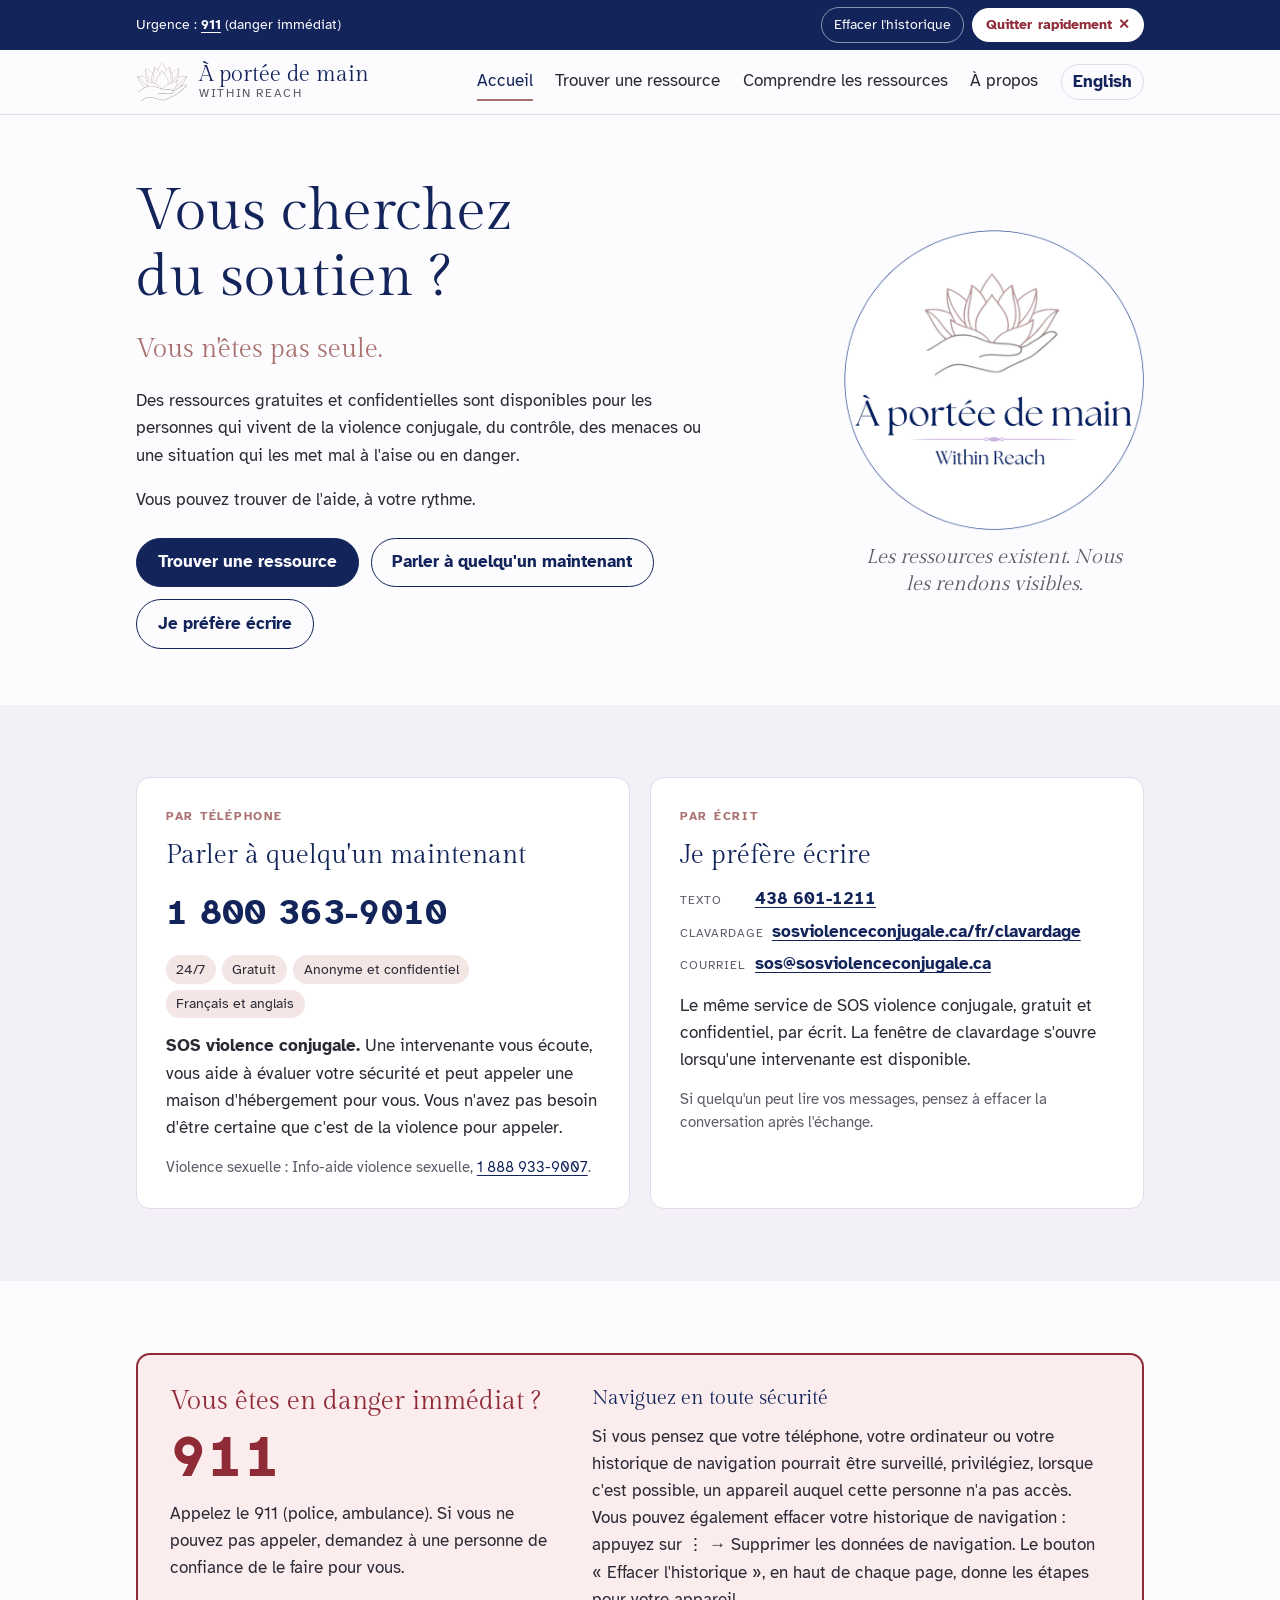
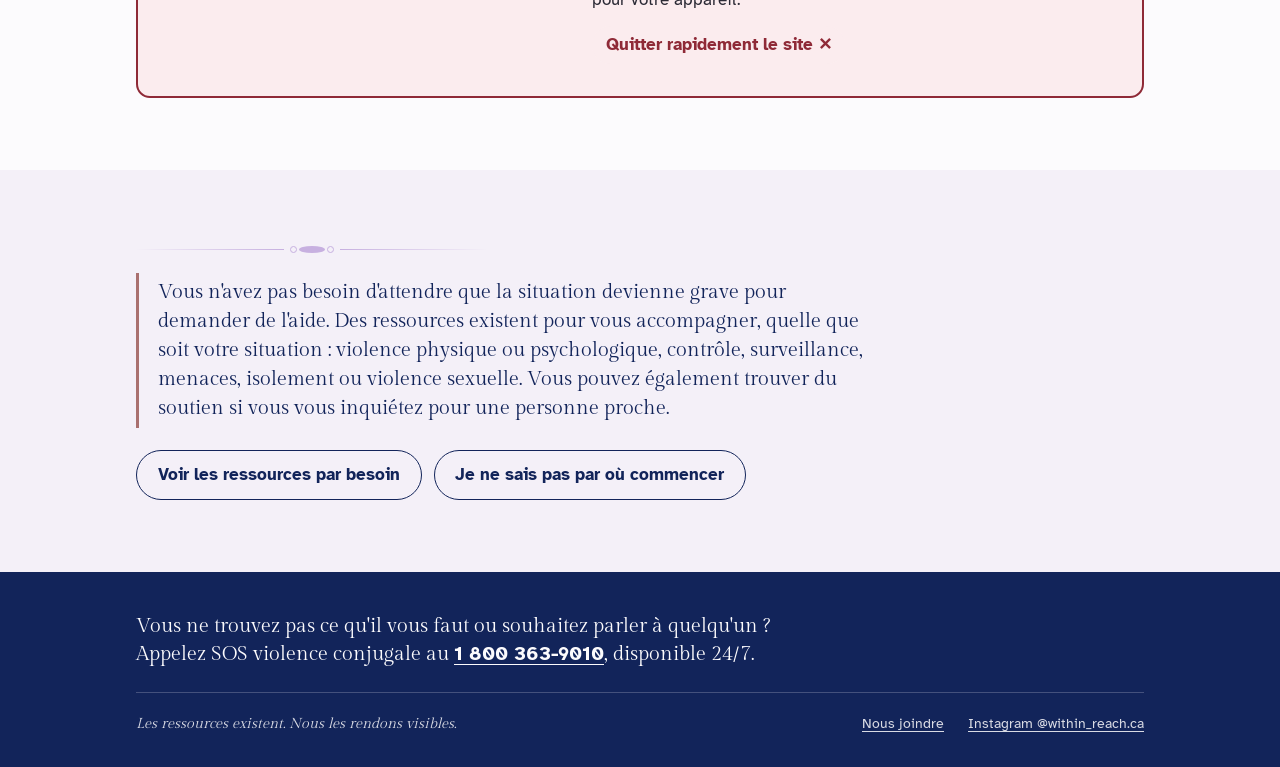
==== index.html @ db041693 "Site initial À portée de main / Within Reach (FR + EN) Co-Authored-By: Claude Opus 5.5 <noreply@anth" ====
<!DOCTYPE html>
<html lang="fr">
<head>
<meta charset="utf-8">
<meta name="viewport" content="width=device-width, initial-scale=1, viewport-fit=cover">
<title>À portée de main</title>
<meta name="description" content="Les ressources existent. Nous les rendons visibles.">
<meta name="referrer" content="no-referrer">
<link rel="icon" href="img/favicon.png" type="image/png">
<link rel="apple-touch-icon" href="img/apple-touch-icon.png">
<link rel="alternate" hreflang="en" href="en/index.html">
<link rel="preconnect" href="https://fonts.googleapis.com"><link rel="preconnect" href="https://fonts.gstatic.com" crossorigin><link rel="stylesheet" href="https://fonts.googleapis.com/css2?family=Atkinson+Hyperlegible:ital,wght@0,400;0,700;1,400&family=Gilda+Display&display=swap">
<link rel="stylesheet" href="style.css">
</head>
<body>
<a class="skip" href="#contenu">Aller au contenu</a>
<div class="safety" role="region" aria-label="Effacer l&#x27;historique / Quitter rapidement">
  <div class="wrap">
    <p class="safety__911"><span class="safety__label">Urgence : </span><a href="tel:911">911</a> <span class="safety__label">(danger immédiat)</span></p>
    <details class="history">
      <summary>Effacer l&#x27;historique</summary>
      <div class="history__panel">
        <h2>Effacer l&#x27;historique de navigation</h2>
        <dl><div><dt>Chrome sur Android</dt><dd>Appuyez sur <b>⋮</b> → <b>Supprimer les données de navigation</b> (ou ⋮ → Historique).</dd></div><div><dt>Safari sur iPhone</dt><dd>Ouvrez <b>Réglages</b> → <b>Safari</b> (ou Réglages → Apps → Safari) → <b>Effacer historique et données de site</b>.</dd></div><div><dt>Ordinateur (Chrome, Edge, Firefox)</dt><dd>Appuyez sur <kbd>Ctrl</kbd> + <kbd>Maj</kbd> + <kbd>Suppr</kbd> (sur Mac : <kbd>⌘</kbd> + <kbd>Maj</kbd> + <kbd>Suppr</kbd>).</dd></div></dl>
        <p class="tip">Si effacer tout l&#x27;historique risque d&#x27;attirer l&#x27;attention, supprimez seulement les pages de ce site. La navigation privée n&#x27;enregistre pas l&#x27;historique.</p>
      </div>
    </details>
    <a class="exit" href="https://www.google.com/" rel="noreferrer" onclick="window.location.replace('https://www.google.com/');return false;">Quitter<span class="exit__long"> rapidement</span> ✕</a>
  </div>
</div>
<header class="site-header">
  <div class="wrap">
    <a class="brand" href="index.html"><img src="img/lotus.png" alt="" width="52" height="40"><span class="brand__name">À portée de main<small>Within Reach</small></span></a>
    <input type="checkbox" id="menu-toggle" class="menu-toggle visually-hidden">
    <label for="menu-toggle" class="menu-btn">Menu</label>
    <nav class="nav" aria-label="Menu"><a href="index.html" aria-current="page">Accueil</a><a href="ressources.html">Trouver une ressource</a><a href="comprendre.html">Comprendre les ressources</a><a href="a-propos.html">À propos</a><a class="lang" href="en/index.html" hreflang="en" lang="en">English</a></nav>
  </div>
</header>
<main id="contenu">

<section class="hero">
  <div class="wrap">
    <div class="hero__text">
      <h1>Vous cherchez du soutien&nbsp;?</h1>
      <p class="alone">Vous n'êtes pas seule.</p>
      <p>Des ressources gratuites et confidentielles sont disponibles pour les personnes qui vivent de la violence conjugale, du contrôle, des menaces ou une situation qui les met mal à l'aise ou en danger.</p>
      <p>Vous pouvez trouver de l'aide, à votre rythme.</p>
      <div class="actions">
        <a class="btn btn--primary" href="ressources.html">Trouver une ressource</a>
        <a class="btn" href="#parler">Parler à quelqu'un maintenant</a>
        <a class="btn" href="#ecrire">Je préfère écrire</a>
      </div>
    </div>
    <figure class="hero__fig"><img class="hero__logo" src="img/logo.png" alt="Logo À portée de main – Within Reach : une main qui tient une fleur de lotus" width="300" height="300"><figcaption class="slogan">Les ressources existent. Nous les rendons visibles.</figcaption></figure>
  </div>
</section>

<section class="section section--tint" aria-label="Contact immédiat">
  <div class="wrap panels">
    <article class="panel" id="parler">
      <p class="eyebrow">Par téléphone</p>
      <h2>Parler à quelqu'un maintenant</h2>
      <a class="bignum" href="tel:18003639010">1 800 363-9010</a>
      <ul class="facts"><li>24/7</li><li>Gratuit</li><li>Anonyme et confidentiel</li><li>Français et anglais</li></ul>
      <p><strong>SOS violence conjugale.</strong> Une intervenante vous écoute, vous aide à évaluer votre sécurité et peut appeler une maison d'hébergement pour vous. Vous n'avez pas besoin d'être certaine que c'est de la violence pour appeler.</p>
      <p class="small muted">Violence sexuelle : Info-aide violence sexuelle, <a href="tel:18889339007">1 888 933-9007</a>.</p>
    </article>
    <article class="panel" id="ecrire">
      <p class="eyebrow">Par écrit</p>
      <h2>Je préfère écrire</h2>
      <ul class="contacts">
        <li><span class="k">Texto</span><a href="sms:4386011211">438 601-1211</a></li>
        <li><span class="k">Clavardage</span><a href="https://sosviolenceconjugale.ca/fr/clavardage" target="_blank" rel="noopener noreferrer">sosviolenceconjugale.ca/fr/clavardage</a></li>
        <li><span class="k">Courriel</span><a href="mailto:sos@sosviolenceconjugale.ca">sos@sosviolenceconjugale.ca</a></li>
      </ul>
      <p>Le même service de SOS violence conjugale, gratuit et confidentiel, par écrit. La fenêtre de clavardage s'ouvre lorsqu'une intervenante est disponible.</p>
      <p class="small muted">Si quelqu'un peut lire vos messages, pensez à effacer la conversation après l'échange.</p>
    </article>
  </div>
</section>

<section class="section" aria-labelledby="danger-titre">
  <div class="wrap">
    <div class="danger">
      <div class="danger__col">
        <h2 id="danger-titre">Vous êtes en danger immédiat&nbsp;?</h2>
        <a class="num911" href="tel:911">911</a>
        <p>Appelez le 911 (police, ambulance). Si vous ne pouvez pas appeler, demandez à une personne de confiance de le faire pour vous.</p>
      </div>
      <div class="danger__col">
        <h3>Naviguez en toute sécurité</h3>
        <p>Si vous pensez que votre téléphone, votre ordinateur ou votre historique de navigation pourrait être surveillé, privilégiez, lorsque c'est possible, un appareil auquel cette personne n'a pas accès. Vous pouvez également effacer votre historique de navigation : appuyez sur ⋮ → Supprimer les données de navigation. Le bouton «&nbsp;Effacer l'historique&nbsp;», en haut de chaque page, donne les étapes pour votre appareil.</p>
        <p><a class="exit" href="https://www.google.com/" rel="noreferrer" onclick="window.location.replace('https://www.google.com/');return false;">Quitter rapidement le site ✕</a></p>
      </div>
    </div>
  </div>
</section>

<section class="section section--tint" aria-label="Message important">
  <div class="wrap stack">
    <div class="ornament " aria-hidden="true"><span><i></i><b></b><i></i></span></div>
    <p class="callout">Vous n'avez pas besoin d'attendre que la situation devienne grave pour demander de l'aide. Des ressources existent pour vous accompagner, quelle que soit votre situation : violence physique ou psychologique, contrôle, surveillance, menaces, isolement ou violence sexuelle. Vous pouvez également trouver du soutien si vous vous inquiétez pour une personne proche.</p>
    <div class="actions"><a class="btn" href="ressources.html">Voir les ressources par besoin</a><a class="btn" href="comprendre.html">Je ne sais pas par où commencer</a></div>
  </div>
</section>

</main>
<footer class="site-footer">
  <div class="wrap">
    <p class="footer-sos">Vous ne trouvez pas ce qu'il vous faut ou souhaitez parler à quelqu'un ? Appelez SOS violence conjugale au <a href="tel:18003639010">1 800 363-9010</a>, disponible 24/7.</p>
    <div class="footer-meta">
      <span class="slogan">Les ressources existent. Nous les rendons visibles.</span>
      <a href="a-propos.html#contact">Nous joindre</a>
      <a href="https://www.instagram.com/within_reach.ca/" rel="noreferrer">Instagram @within_reach.ca</a>
    </div>
  </div>
</footer>
</body>
</html>
---- style.css ----
/* À portée de main / Within Reach
   Layout: calm single column, a safety bar always on top, content cards only for resources.
   Palette taken from the logo: navy lettering, dusty-rose lotus, lilac ornament, warm-grey hand. */

:root {
  --paper: #fcfbfd;      /* page */
  --surface: #f4f0f8;    /* lilac-tinted panels */
  --card: #ffffff;
  --ink: #12245a;        /* navy from the wordmark */
  --text: #2b2a35;
  --muted: #5f5b68;      /* warm grey, like the hand */
  --rose: #a9706f;       /* lotus, darkened for text contrast */
  --rose-soft: #f3e6e5;
  --lilac: #c7b0e0;      /* ornament */
  --line: #e2dbe9;
  --alert: #8f2a37;      /* danger / exit */
  --alert-soft: #fbecee;
  --focus: #6b4bb0;

  --f-display: "Gilda Display", "Cormorant Garamond", Georgia, "Times New Roman", serif;
  --f-body: "Atkinson Hyperlegible", "Segoe UI", Roboto, Helvetica, Arial, sans-serif;

  --step--1: 0.875rem;
  --step-0: 1.0625rem;
  --step-1: 1.25rem;
  --step-2: 1.6rem;
  --step-3: clamp(1.9rem, 1.4rem + 2.2vw, 2.8rem);
  --step-4: clamp(2.3rem, 1.6rem + 3.4vw, 3.6rem);

  --radius: 14px;
  --wrap: 68rem;
  --gutter: clamp(16px, 4vw, 40px);
}
@media (prefers-color-scheme: dark) {
  :root:not([data-theme="light"]) {
    --paper: #10142a; --surface: #181d38; --card: #1b2140;
    --ink: #e4defa; --text: #e6e3ee; --muted: #b2adc0;
    --rose: #e0aeac; --rose-soft: #2d2337; --lilac: #b49bd6; --line: #2e3456;
    --alert: #ff9aa5; --alert-soft: #3a1b26; --focus: #c9b2ff;
    color-scheme: dark;
  }
}
:root[data-theme="dark"] {
  --paper: #10142a; --surface: #181d38; --card: #1b2140;
  --ink: #e4defa; --text: #e6e3ee; --muted: #b2adc0;
  --rose: #e0aeac; --rose-soft: #2d2337; --lilac: #b49bd6; --line: #2e3456;
  --alert: #ff9aa5; --alert-soft: #3a1b26; --focus: #c9b2ff;
  color-scheme: dark;
}

*, *::before, *::after { box-sizing: border-box; }
html { -webkit-text-size-adjust: 100%; scroll-behavior: smooth; scroll-padding-top: 5.5rem; }
@media (prefers-reduced-motion: reduce) { html { scroll-behavior: auto; } * { transition: none !important; } }
body {
  margin: 0; background: var(--paper); color: var(--text);
  font-family: var(--f-body); font-size: var(--step-0); line-height: 1.6;
}
img { max-width: 100%; height: auto; }
a { color: var(--ink); text-underline-offset: 0.18em; text-decoration-thickness: 1px; }
a:hover { text-decoration-thickness: 2px; }
:focus-visible { outline: 3px solid var(--focus); outline-offset: 3px; border-radius: 4px; }
h1, h2, h3 { font-family: var(--f-display); color: var(--ink); font-weight: 400; line-height: 1.15; text-wrap: balance; margin: 0; }
h1 { font-size: var(--step-4); }
h2 { font-size: var(--step-3); }
h3 { font-size: var(--step-1); }
p { margin: 0; }
.wrap { width: 100%; max-width: var(--wrap); margin-inline: auto; padding-inline: var(--gutter); }
.prose { max-width: 40rem; }
.stack { display: flex; flex-direction: column; gap: 1rem; }
.visually-hidden { position: absolute !important; width: 1px; height: 1px; overflow: hidden; clip: rect(0 0 0 0); white-space: nowrap; }
.skip { position: absolute; left: -999px; top: 0; background: var(--ink); color: var(--paper); padding: .6rem 1rem; z-index: 50; }
.skip:focus { left: 1rem; top: 1rem; }

/* ---------- Safety bar (every page) ---------- */
.safety {
  position: sticky; top: env(safe-area-inset-top, 0px); z-index: 40;
  background: var(--ink); color: var(--paper);
  font-size: var(--step--1);
}
.safety .wrap { display: flex; align-items: center; gap: .5rem; padding-block: .45rem; }
.safety__911 { margin-right: auto; color: var(--paper); }
.safety__911 a { color: inherit; font-weight: 700; }
.safety a, .safety summary { color: var(--paper); }
.history { position: relative; }
.history summary {
  list-style: none; cursor: pointer; padding: .35rem .75rem; border: 1px solid rgba(255,255,255,.5);
  border-radius: 999px; white-space: nowrap;
}
.history summary::-webkit-details-marker { display: none; }
.history[open] summary { background: var(--paper); color: var(--ink); }
.history__panel {
  position: absolute; right: 0; top: calc(100% + .5rem); width: min(26rem, calc(100vw - 2rem));
  background: var(--card); color: var(--text); border: 1px solid var(--line); border-radius: var(--radius);
  padding: 1.1rem 1.2rem; box-shadow: 0 18px 40px -18px rgba(10, 14, 40, .45); font-size: .95rem;
}
.history__panel h2 { font-size: 1.25rem; margin-bottom: .6rem; }
.history__panel dl { margin: 0; display: grid; gap: .65rem; }
.history__panel dt { font-weight: 700; color: var(--ink); }
.history__panel dd { margin: 0; }
.history__panel .tip { margin-top: .8rem; padding-top: .8rem; border-top: 1px solid var(--line); color: var(--muted); }
.history__panel kbd { font-family: inherit; font-size: .85em; border: 1px solid var(--line); border-bottom-width: 2px; border-radius: 5px; padding: 0 .3em; background: var(--surface); }
.exit {
  display: inline-flex; align-items: center; gap: .4rem; padding: .35rem .85rem; border-radius: 999px;
  background: var(--alert-soft); color: var(--alert) !important; font-weight: 700; text-decoration: none; white-space: nowrap;
}
.safety .exit { background: #fff; color: #8f2a37 !important; }

/* ---------- Header / nav ---------- */
.site-header { border-bottom: 1px solid var(--line); background: var(--paper); }
.site-header .wrap { display: flex; align-items: center; gap: 1rem; padding-block: .75rem; flex-wrap: wrap; }
.brand { display: flex; align-items: center; gap: .7rem; text-decoration: none; margin-right: auto; }
.brand img { width: 52px; height: auto; }
.brand__name { font-family: var(--f-display); font-size: 1.35rem; color: var(--ink); line-height: 1.05; }
.brand__name small { display: block; font-family: var(--f-body); font-size: .72rem; letter-spacing: .14em; text-transform: uppercase; color: var(--muted); }
.menu-toggle { display: none; }
.menu-btn { display: none; cursor: pointer; padding: .45rem .9rem; border: 1px solid var(--line); border-radius: 999px; color: var(--ink); font-weight: 700; }
.nav { display: flex; gap: .25rem 1.4rem; flex-wrap: wrap; align-items: center; }
.nav a { text-decoration: none; color: var(--text); padding: .3rem 0; border-bottom: 2px solid transparent; }
.nav a:hover { color: var(--ink); border-color: var(--lilac); }
.nav a[aria-current="page"] { color: var(--ink); border-color: var(--rose); }
.nav .lang { font-weight: 700; color: var(--ink); border: 1px solid var(--line); border-radius: 999px; padding: .2rem .7rem; }
.subnav { display: flex; flex-wrap: wrap; gap: .5rem; }
.subnav a { text-decoration: none; padding: .4rem .9rem; border-radius: 999px; background: var(--surface); color: var(--ink); font-size: .95rem; }
.subnav a[aria-current="page"] { background: var(--ink); color: var(--paper); }

@media (max-width: 760px) {
  .menu-btn { display: inline-block; }
  .nav { display: none; width: 100%; flex-direction: column; align-items: stretch; gap: 0; padding-top: .4rem; }
  .nav a { padding: .8rem .2rem; border-bottom: 1px solid var(--line); }
  .nav a[aria-current="page"] { border-bottom-color: var(--line); box-shadow: inset 3px 0 0 var(--rose); padding-left: .8rem; }
  .nav .lang { align-self: flex-start; margin-top: .8rem; border: 1px solid var(--line); }
  .menu-toggle:checked ~ .nav { display: flex; }
  .brand img { width: 44px; }
  .safety__label, .exit__long { display: none; }
  .history__panel { position: fixed; left: 1rem; right: 1rem; top: auto; width: auto; margin-top: .5rem; max-height: 75vh; overflow: auto; }
}

/* ---------- Ornament (from the logo's divider) ---------- */
.ornament { display: flex; align-items: center; gap: .35rem; color: var(--lilac); margin-block: .25rem; max-width: 22rem; }
.ornament::before, .ornament::after { content: ""; flex: 1; height: 1px; background: linear-gradient(90deg, transparent, currentColor); }
.ornament::after { background: linear-gradient(90deg, currentColor, transparent); }
.ornament span { display: inline-flex; align-items: center; gap: 2px; }
.ornament i { width: 7px; height: 7px; border: 1.5px solid currentColor; border-radius: 50%; }
.ornament b { width: 26px; height: 7px; background: currentColor; border-radius: 50%; }
.ornament--center { margin-inline: auto; }

/* ---------- Sections ---------- */
main { display: block; }
.section { padding-block: clamp(2.5rem, 6vw, 4.5rem); }
.section--tint { background: var(--surface); }
.section__head { display: flex; flex-direction: column; gap: .6rem; margin-bottom: 1.8rem; }
.eyebrow { font-size: .78rem; letter-spacing: .14em; text-transform: uppercase; color: var(--rose); font-weight: 700; }
.lead { font-size: var(--step-1); color: var(--muted); }

/* Hero */
.hero { padding-block: clamp(2rem, 5vw, 4rem) clamp(2rem, 5vw, 3.5rem); }
.hero .wrap { display: grid; grid-template-columns: minmax(0, 1fr) auto; gap: clamp(1.5rem, 5vw, 4rem); align-items: center; }
.hero__logo { width: clamp(150px, 26vw, 300px); }
.hero__text { display: flex; flex-direction: column; gap: 1.1rem; min-width: 0; }
.hero__text .alone { font-family: var(--f-display); font-size: var(--step-2); color: var(--rose); }
.hero__text p { max-width: 36rem; }
.slogan { font-family: var(--f-display); font-style: italic; color: var(--muted); }
.hero__fig { margin: 0; display: flex; flex-direction: column; align-items: center; gap: .9rem; text-align: center; }
.hero__fig figcaption { max-width: 17rem; font-size: var(--step-1); line-height: 1.35; }
@media (max-width: 760px) { .hero__fig { order: -1; flex-direction: row; text-align: left; gap: 1rem; } .hero__fig figcaption { font-size: 1rem; } }
@media (max-width: 760px) {
  .hero .wrap { grid-template-columns: 1fr; }
  .hero__logo { width: 96px; flex: none; }
}

/* Buttons */
.actions { display: flex; flex-wrap: wrap; gap: .75rem; margin-top: .4rem; }
.btn {
  display: inline-flex; align-items: center; justify-content: center; gap: .5rem;
  padding: .85rem 1.3rem; border-radius: 999px; font-weight: 700; text-decoration: none;
  border: 1.5px solid var(--ink); color: var(--ink); background: transparent; min-height: 48px; line-height: 1.2; text-align: center;
}
.btn:hover { background: var(--surface); }
.btn--primary { background: var(--ink); color: var(--paper); }
.btn--primary:hover { background: var(--ink); opacity: .9; }
@media (max-width: 480px) { .actions .btn { width: 100%; } }

/* Contact panels (talk / write) */
.panels { display: grid; grid-template-columns: repeat(auto-fit, minmax(min(100%, 19rem), 1fr)); gap: 1.25rem; }
.panel { background: var(--card); border: 1px solid var(--line); border-radius: var(--radius); padding: clamp(1.2rem, 3vw, 1.8rem); display: flex; flex-direction: column; gap: .9rem; min-width: 0; }
.panel h2 { font-size: var(--step-2); }
.bignum { font-family: var(--f-body); font-size: clamp(1.6rem, 1.2rem + 1.8vw, 2.2rem); font-weight: 700; color: var(--ink); text-decoration: none; letter-spacing: .01em; font-variant-numeric: tabular-nums; }
.facts { display: flex; flex-wrap: wrap; gap: .4rem; padding: 0; margin: 0; list-style: none; }
.facts li { font-size: .85rem; padding: .2rem .65rem; border-radius: 999px; background: var(--rose-soft); color: var(--text); }
.muted { color: var(--muted); }
.small { font-size: .92rem; }

/* Danger block */
.danger { border: 2px solid var(--alert); background: var(--alert-soft); border-radius: var(--radius); padding: clamp(1.2rem, 3vw, 2rem); display: grid; gap: 1.5rem; grid-template-columns: minmax(0, 1fr) minmax(0, 1.3fr); }
.danger h2 { color: var(--alert); font-size: var(--step-2); }
.danger .num911 { font-size: clamp(2.6rem, 2rem + 3vw, 3.6rem); font-weight: 700; color: var(--alert); text-decoration: none; line-height: 1; font-variant-numeric: tabular-nums; }
.danger__col { display: flex; flex-direction: column; gap: .8rem; min-width: 0; }
@media (max-width: 760px) { .danger { grid-template-columns: 1fr; } }

.callout { border-left: 3px solid var(--rose); padding: .3rem 0 .3rem 1.2rem; font-size: var(--step-1); font-family: var(--f-display); color: var(--ink); line-height: 1.45; max-width: 46rem; }

/* Need tiles */
.tiles { display: grid; grid-template-columns: repeat(auto-fill, minmax(min(100%, 16rem), 1fr)); gap: .85rem; padding: 0; margin: 0; list-style: none; }
.tile {
  display: flex; align-items: center; justify-content: space-between; gap: .8rem; height: 100%;
  padding: 1rem 1.15rem; border-radius: var(--radius); background: var(--card); border: 1px solid var(--line);
  text-decoration: none; color: var(--ink); font-weight: 700; line-height: 1.3;
  transition: border-color .15s, transform .15s;
}
.tile::after { content: "→"; color: var(--rose); font-weight: 400; }
.tile:hover { border-color: var(--rose); transform: translateY(-1px); }
.tile--quiet { background: transparent; border-style: dashed; }
.tile small { display: block; font-weight: 400; color: var(--muted); font-size: .85rem; margin-top: .15rem; }

/* Resource cards */
.cards { display: grid; grid-template-columns: repeat(auto-fill, minmax(min(100%, 21rem), 1fr)); gap: 1rem; padding: 0; margin: 0; list-style: none; }
.card { background: var(--card); border: 1px solid var(--line); border-radius: var(--radius); padding: 1.2rem 1.25rem; display: flex; flex-direction: column; gap: .7rem; min-width: 0; height: 100%; }
.card__top { display: flex; justify-content: space-between; align-items: flex-start; gap: .75rem; }
.card h3 { font-size: 1.3rem; overflow-wrap: anywhere; }
.badge { flex: none; font-size: .75rem; font-weight: 700; letter-spacing: .04em; padding: .2rem .55rem; border-radius: 6px; background: var(--ink); color: var(--paper); }
.badge--tool { background: var(--rose-soft); color: var(--text); }
.card p { font-size: .98rem; }
.card .note { font-size: .9rem; color: var(--muted); background: var(--surface); padding: .55rem .75rem; border-radius: 8px; }
.contacts { list-style: none; margin: 0; padding: 0; display: flex; flex-direction: column; gap: .35rem; }
.contacts li { display: flex; flex-wrap: wrap; align-items: baseline; gap: .1rem .5rem; }
.contacts .k { font-size: .78rem; text-transform: uppercase; letter-spacing: .08em; color: var(--muted); min-width: 4.2rem; }
.contacts a { font-weight: 700; font-variant-numeric: tabular-nums; overflow-wrap: anywhere; }
.contacts .x { font-size: .85rem; color: var(--muted); }
.card__site { font-size: .95rem; padding-top: .6rem; border-top: 1px solid var(--line); margin-top: auto; }
.tags { display: flex; flex-wrap: wrap; gap: .3rem; }
.tags span { font-size: .75rem; color: var(--muted); border: 1px solid var(--line); border-radius: 999px; padding: .05rem .5rem; }

.group { display: flex; flex-direction: column; gap: 1.2rem; padding-block: 2.2rem; border-top: 1px solid var(--line); }
.group:first-of-type { border-top: 0; }
.group__head { display: flex; flex-direction: column; gap: .4rem; max-width: 46rem; }
.group__head h2 { font-size: var(--step-2); }
.back { font-size: .9rem; }
.subhead { font-family: var(--f-body); font-size: .8rem; letter-spacing: .12em; text-transform: uppercase; color: var(--muted); font-weight: 700; margin-top: .4rem; }

.toc { display: flex; flex-wrap: wrap; gap: .5rem; padding: 0; margin: 0; list-style: none; }
.toc a { display: inline-block; padding: .35rem .8rem; border: 1px solid var(--line); border-radius: 999px; text-decoration: none; font-size: .92rem; background: var(--card); }
.toc a:hover { border-color: var(--rose); }

/* Glossary */
.glossary { display: grid; gap: 0; margin: 0; }
.glossary div { display: grid; grid-template-columns: minmax(0, 15rem) minmax(0, 1fr); gap: .5rem 2rem; padding-block: 1.3rem; border-top: 1px solid var(--line); }
.glossary dt { font-family: var(--f-display); font-size: 1.3rem; color: var(--ink); line-height: 1.25; }
.glossary dd { margin: 0; }
.glossary dd a { font-size: .95rem; }
@media (max-width: 680px) { .glossary div { grid-template-columns: 1fr; } }

.checklist { list-style: none; padding: 0; margin: 0; display: grid; gap: .6rem; }
.checklist li { padding-left: 1.8rem; position: relative; }
.checklist li::before { content: ""; position: absolute; left: 0; top: .45em; width: .9rem; height: .9rem; border-radius: 50%; border: 2px solid var(--rose); }

/* About */
.two { display: grid; grid-template-columns: minmax(0, 1fr) minmax(0, 1fr); gap: clamp(1.5rem, 4vw, 3rem); }
@media (max-width: 760px) { .two { grid-template-columns: 1fr; } }
.team { list-style: none; padding: 0; margin: 0; display: grid; gap: 0; }
.team li { padding-block: .8rem; border-top: 1px solid var(--line); display: flex; flex-direction: column; }
.team strong { font-family: var(--f-display); font-weight: 400; font-size: 1.25rem; color: var(--ink); }
.team span { color: var(--muted); font-size: .95rem; }
.bullets { padding-left: 1.2rem; margin: 0; display: grid; gap: .4rem; }
.bullets li::marker { color: var(--rose); }

/* Footer */
.site-footer { background: var(--ink); color: var(--paper); padding-block: 2.5rem 2rem; margin-top: 0; }
.site-footer a { color: var(--paper); }
.site-footer .wrap { display: flex; flex-direction: column; gap: 1.5rem; }
.footer-sos { font-family: var(--f-display); font-size: var(--step-1); line-height: 1.4; max-width: 44rem; }
.footer-sos a { font-family: var(--f-body); font-weight: 700; white-space: nowrap; }
.footer-meta { display: flex; flex-wrap: wrap; gap: .5rem 1.5rem; font-size: .9rem; opacity: .85; padding-top: 1.2rem; border-top: 1px solid color-mix(in srgb, var(--paper) 25%, transparent); }
.footer-meta .slogan { color: inherit; margin-right: auto; }

/* Dark theme: navy bars become deep surfaces so the bar text stays light */
@media (prefers-color-scheme: dark) {
  :root:not([data-theme="light"]) .safety, :root:not([data-theme="light"]) .site-footer { background: #070a1a; color: #e6e3ee; }
  :root:not([data-theme="light"]) .safety a, :root:not([data-theme="light"]) .safety summary, :root:not([data-theme="light"]) .safety__911,
  :root:not([data-theme="light"]) .site-footer a { color: #e6e3ee; }
  :root:not([data-theme="light"]) .history[open] summary { background: #e6e3ee; color: #10142a; }
  :root:not([data-theme="light"]) .btn--primary { color: #10142a; }
  :root:not([data-theme="light"]) .brand img, :root:not([data-theme="light"]) .hero__logo.lotus { filter: brightness(1.6) saturate(.9); }
}
:root[data-theme="dark"] .safety, :root[data-theme="dark"] .site-footer { background: #070a1a; color: #e6e3ee; }
:root[data-theme="dark"] .safety a, :root[data-theme="dark"] .safety summary, :root[data-theme="dark"] .safety__911,
:root[data-theme="dark"] .site-footer a { color: #e6e3ee; }
:root[data-theme="dark"] .history[open] summary { background: #e6e3ee; color: #10142a; }
:root[data-theme="dark"] .btn--primary { color: #10142a; }
:root[data-theme="dark"] .brand img { filter: brightness(1.6) saturate(.9); }

@media print { .safety, .menu-btn, .nav { display: none; } }
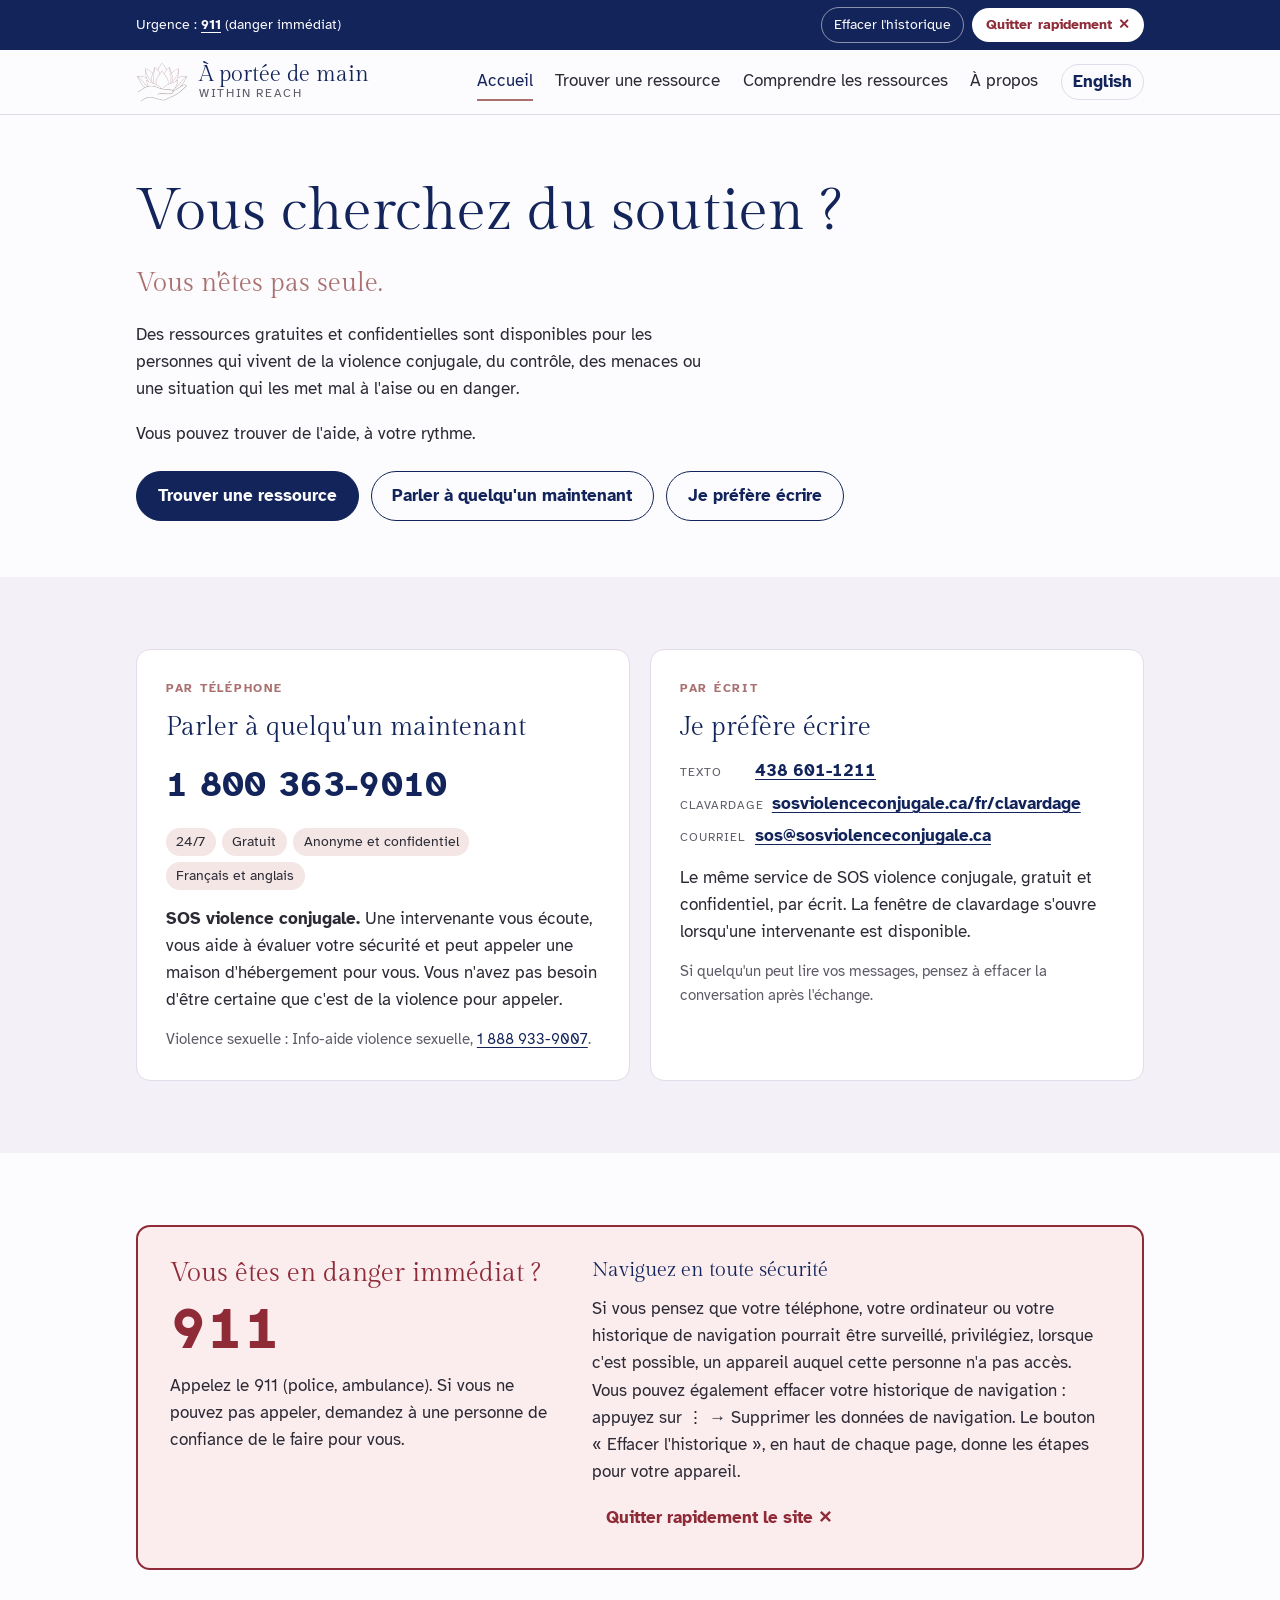
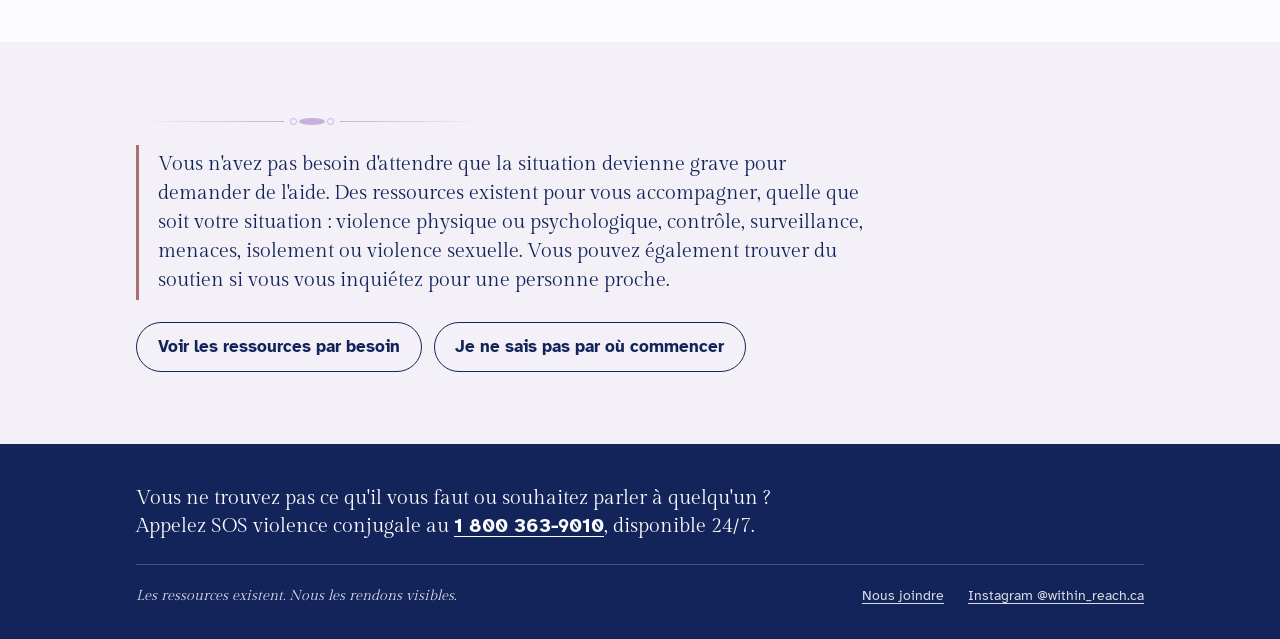
==== commit 85095633: "Accueil : retirer le logo et le slogan, déplacés dans À propos Co-Authored-By: Claude Opus 5.5 <nore" ====
--- a/index.html
+++ b/index.html
@@ -51,7 +51,6 @@
         <a class="btn" href="#ecrire">Je préfère écrire</a>
       </div>
     </div>
-    <figure class="hero__fig"><img class="hero__logo" src="img/logo.png" alt="Logo À portée de main – Within Reach : une main qui tient une fleur de lotus" width="300" height="300"><figcaption class="slogan">Les ressources existent. Nous les rendons visibles.</figcaption></figure>
   </div>
 </section>
 
--- a/style.css
+++ b/style.css
@@ -154,7 +154,7 @@
 
 /* Hero */
 .hero { padding-block: clamp(2rem, 5vw, 4rem) clamp(2rem, 5vw, 3.5rem); }
-.hero .wrap { display: grid; grid-template-columns: minmax(0, 1fr) auto; gap: clamp(1.5rem, 5vw, 4rem); align-items: center; }
+.hero .wrap { display: grid; grid-template-columns: minmax(0, 1fr); gap: clamp(1.5rem, 5vw, 4rem); align-items: center; }
 .hero__logo { width: clamp(150px, 26vw, 300px); }
 .hero__text { display: flex; flex-direction: column; gap: 1.1rem; min-width: 0; }
 .hero__text .alone { font-family: var(--f-display); font-size: var(--step-2); color: var(--rose); }
@@ -289,3 +289,6 @@
 :root[data-theme="dark"] .brand img { filter: brightness(1.6) saturate(.9); }
 
 @media print { .safety, .menu-btn, .nav { display: none; } }
+
+/* About: logo + slogan */
+.about__logo { width: clamp(150px, 22vw, 240px); margin-bottom: .5rem; }
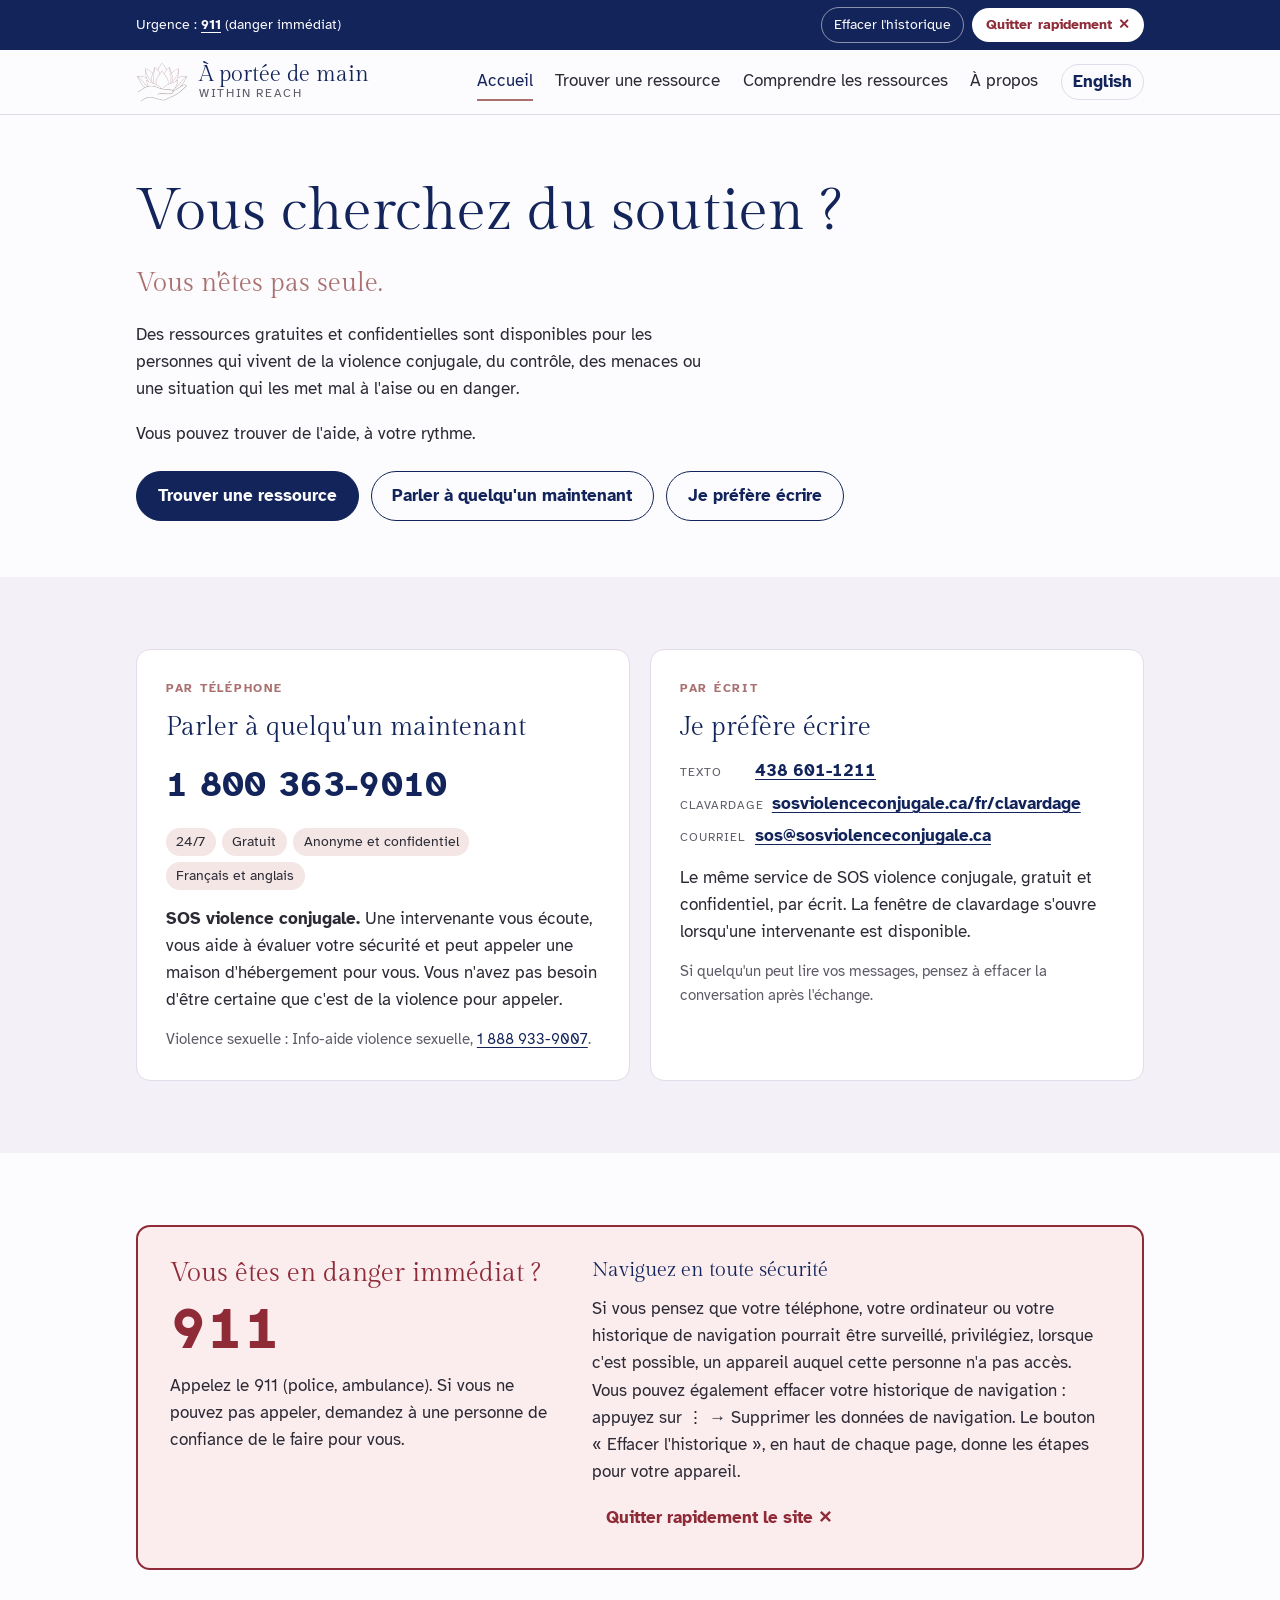
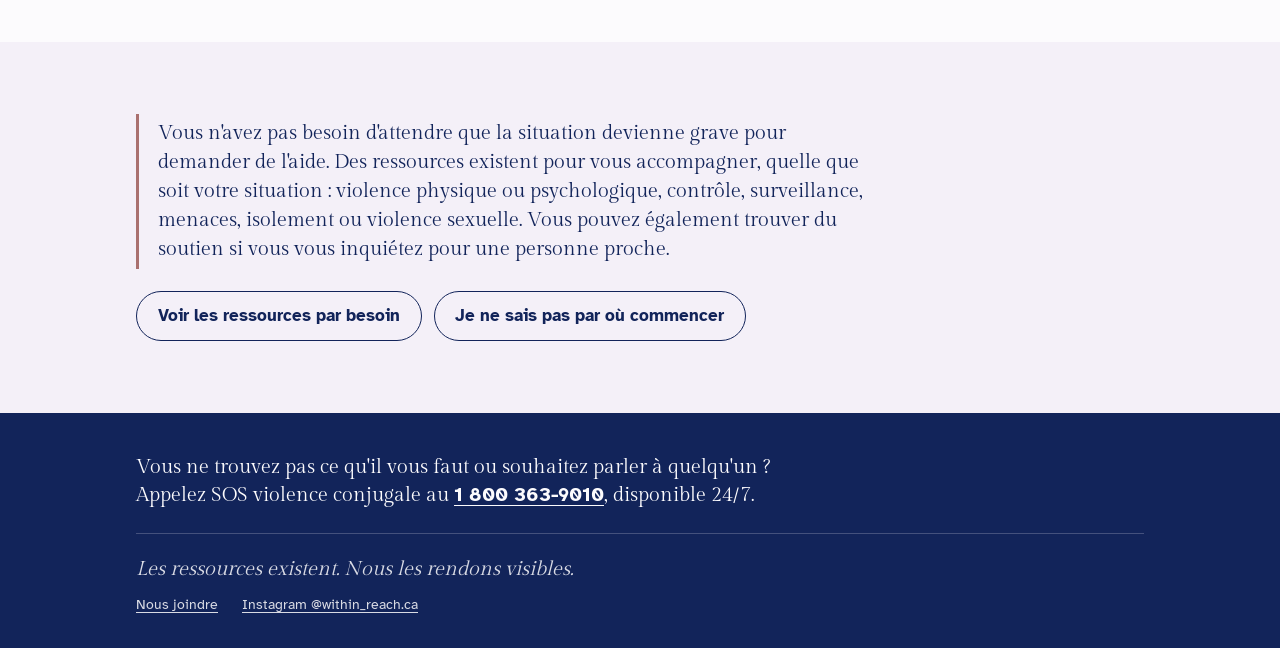
==== commit 4e85b26c: "À propos et accueil : retrait de l'ornement, nouveau bloc logo + slogan, contact (affiches, Instagra" ====
--- a/index.html
+++ b/index.html
@@ -97,7 +97,6 @@
 
 <section class="section section--tint" aria-label="Message important">
   <div class="wrap stack">
-    <div class="ornament " aria-hidden="true"><span><i></i><b></b><i></i></span></div>
     <p class="callout">Vous n'avez pas besoin d'attendre que la situation devienne grave pour demander de l'aide. Des ressources existent pour vous accompagner, quelle que soit votre situation : violence physique ou psychologique, contrôle, surveillance, menaces, isolement ou violence sexuelle. Vous pouvez également trouver du soutien si vous vous inquiétez pour une personne proche.</p>
     <div class="actions"><a class="btn" href="ressources.html">Voir les ressources par besoin</a><a class="btn" href="comprendre.html">Je ne sais pas par où commencer</a></div>
   </div>
--- a/style.css
+++ b/style.css
@@ -290,5 +290,21 @@
 
 @media print { .safety, .menu-btn, .nav { display: none; } }
 
-/* About: logo + slogan */
-.about__logo { width: clamp(150px, 22vw, 240px); margin-bottom: .5rem; }
+
+/* About: brand panel (logo + slogan) beside the project text */
+.about-hero { display: grid; grid-template-columns: minmax(0, 0.9fr) minmax(0, 1.3fr); gap: clamp(1.5rem, 5vw, 4rem); align-items: start; }
+.about-brand { margin: 0; background: var(--surface); border-radius: var(--radius); padding: clamp(1.5rem, 4vw, 2.5rem); display: flex; flex-direction: column; align-items: center; gap: 1.2rem; text-align: center; }
+.about-brand__logo { width: clamp(150px, 20vw, 220px); }
+.about-brand__slogan { font-family: var(--f-display); font-size: var(--step-2); line-height: 1.3; color: var(--ink); text-wrap: balance; }
+@media (max-width: 760px) {
+  .about-hero { grid-template-columns: 1fr; }
+  .about-brand { flex-direction: row; text-align: left; padding: 1.2rem; }
+  .about-brand__logo { width: 110px; flex: none; }
+  .about-brand__slogan { font-size: var(--step-1); }
+}
+/* Contact: Instagram is the preferred channel */
+.reach { display: flex; flex-direction: column; align-items: flex-start; gap: .6rem; padding: 1.2rem 1.3rem; border: 1px solid var(--line); border-radius: var(--radius); background: var(--card); }
+.reach__label { font-size: .78rem; letter-spacing: .12em; text-transform: uppercase; color: var(--rose); font-weight: 700; }
+@media (max-width: 480px) { .reach .btn { width: 100%; } }
+/* Footer slogan, larger */
+.footer-meta .slogan { font-size: var(--step-1); flex-basis: 100%; opacity: 1; }
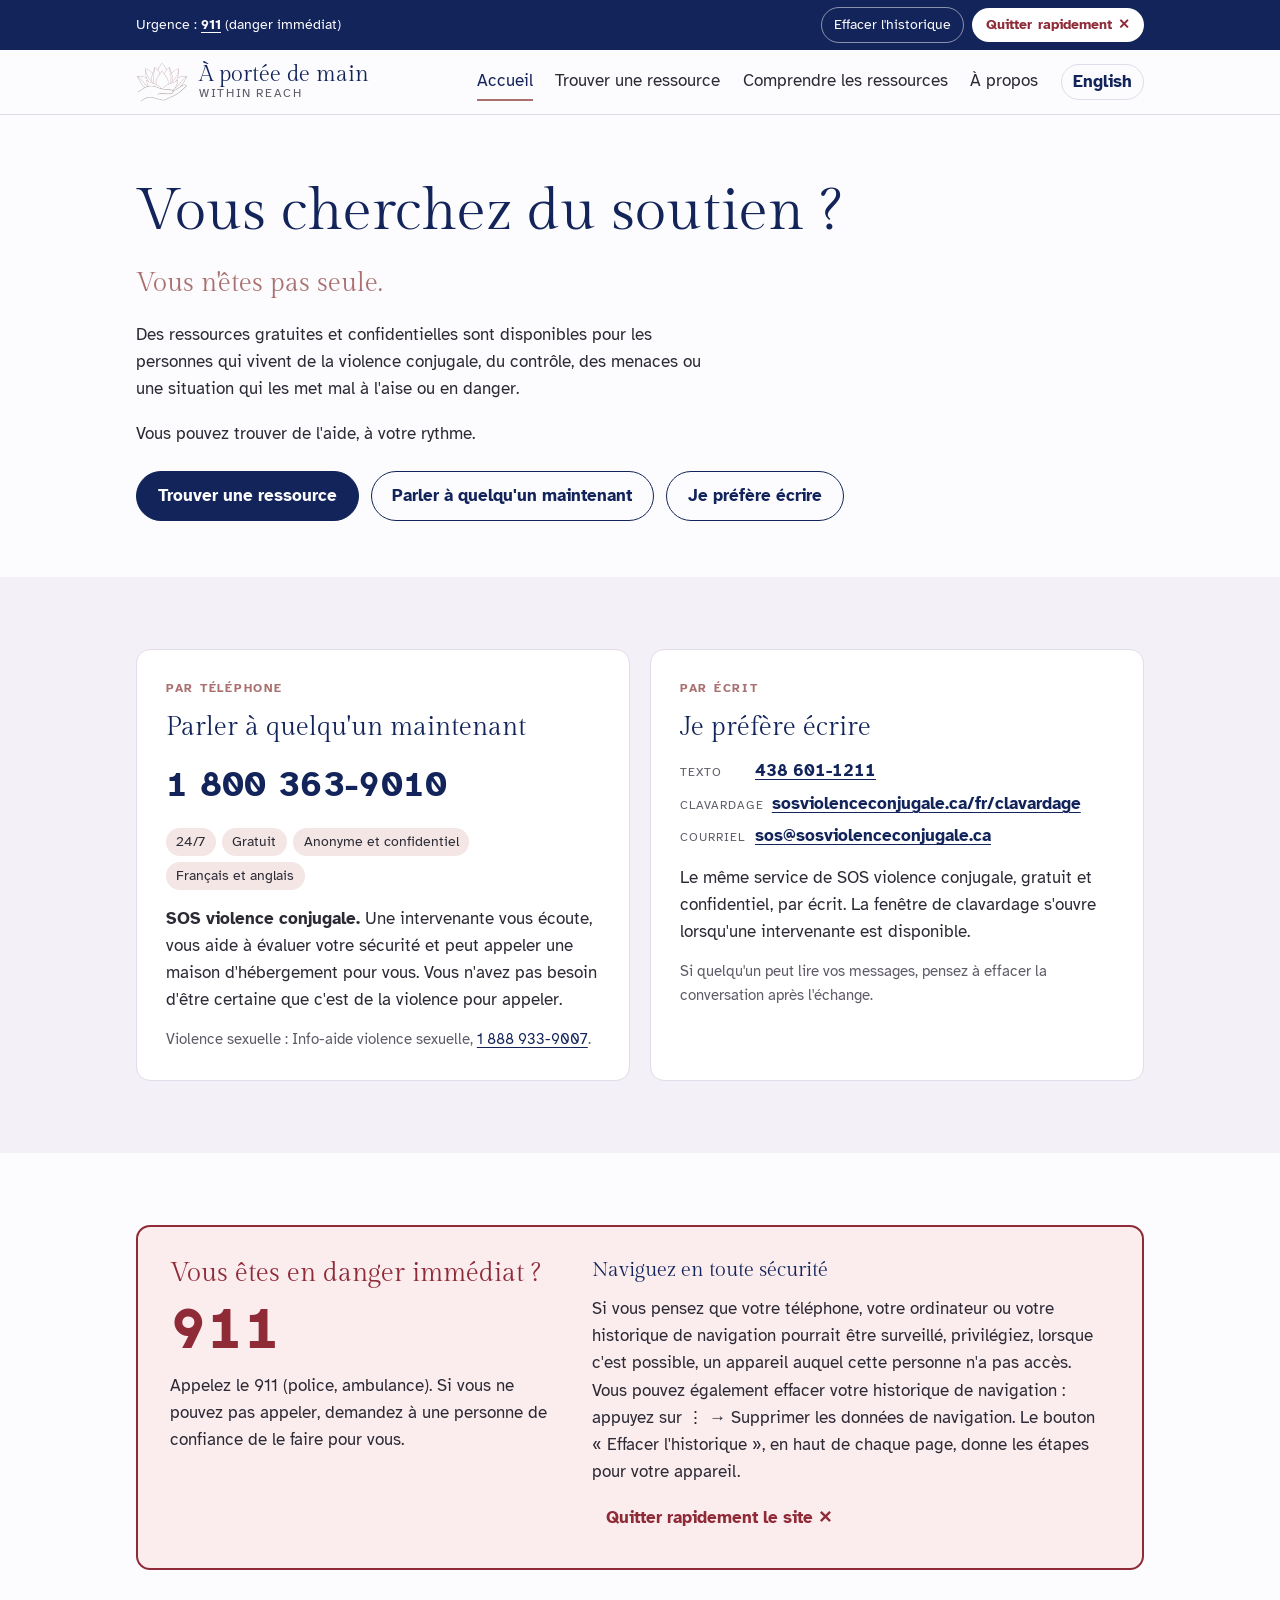
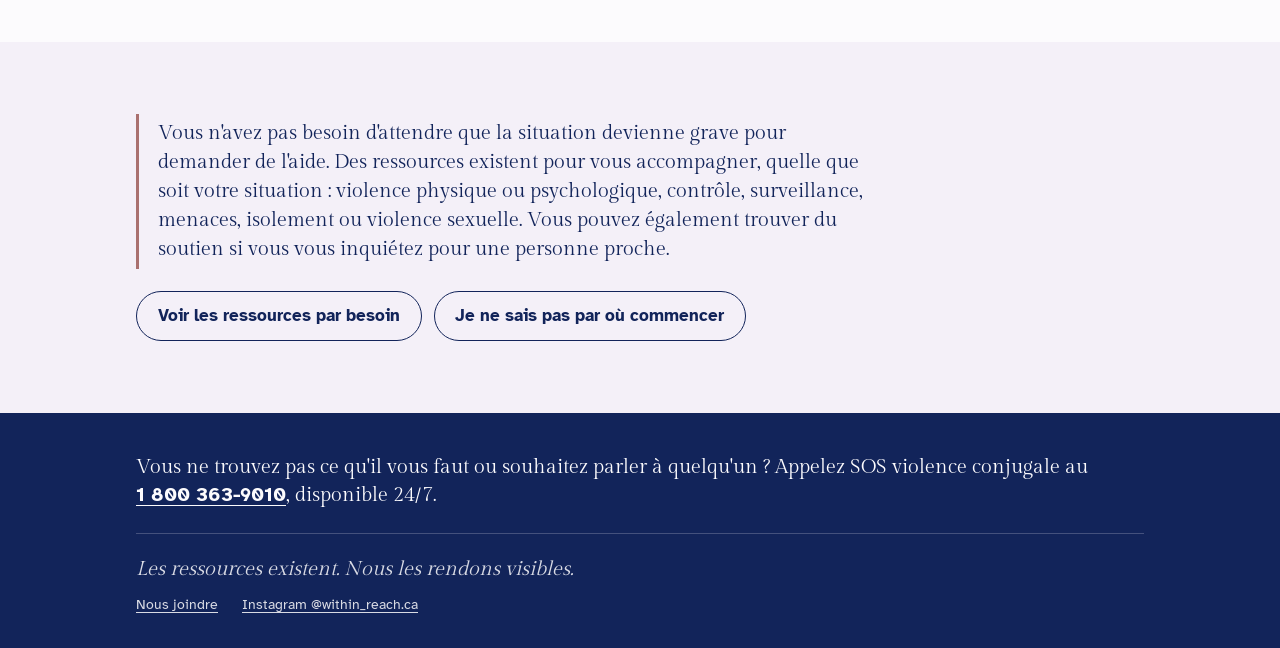
==== commit c4bd0846: "Bouton EN/FR visible sur mobile, instructions d'historique selon l'appareil, phrase du pied de page " ====
--- a/index.html
+++ b/index.html
@@ -21,7 +21,8 @@
       <summary>Effacer l&#x27;historique</summary>
       <div class="history__panel">
         <h2>Effacer l&#x27;historique de navigation</h2>
-        <dl><div><dt>Chrome sur Android</dt><dd>Appuyez sur <b>⋮</b> → <b>Supprimer les données de navigation</b> (ou ⋮ → Historique).</dd></div><div><dt>Safari sur iPhone</dt><dd>Ouvrez <b>Réglages</b> → <b>Safari</b> (ou Réglages → Apps → Safari) → <b>Effacer historique et données de site</b>.</dd></div><div><dt>Ordinateur (Chrome, Edge, Firefox)</dt><dd>Appuyez sur <kbd>Ctrl</kbd> + <kbd>Maj</kbd> + <kbd>Suppr</kbd> (sur Mac : <kbd>⌘</kbd> + <kbd>Maj</kbd> + <kbd>Suppr</kbd>).</dd></div></dl>
+        <dl><div data-os="android"><dt>Android <span class="mine-tag">Pour votre appareil</span></dt><dd><b>Chrome :</b> appuyez sur <b>⋮</b> → <b>Supprimer les données de navigation</b> (ou ⋮ → Historique).<br><b>Samsung Internet :</b> <b>☰</b> → <b>Paramètres</b> → <b>Données de navigation personnelles</b> → <b>Supprimer les données de navigation</b>.</dd></div><div data-os="ios"><dt>iPhone ou iPad <span class="mine-tag">Pour votre appareil</span></dt><dd><b>Safari :</b> ouvrez <b>Réglages</b> → <b>Safari</b> (ou Réglages → Apps → Safari) → <b>Effacer historique et données de site</b>.<br><b>Chrome :</b> appuyez sur <b>…</b> → <b>Supprimer les données de navigation</b>.</dd></div><div data-os="windows"><dt>Ordinateur Windows <span class="mine-tag">Pour votre appareil</span></dt><dd><b>Chrome, Edge, Firefox :</b> appuyez sur <kbd>Ctrl</kbd> + <kbd>Maj</kbd> + <kbd>Suppr</kbd>.</dd></div><div data-os="mac"><dt>Mac <span class="mine-tag">Pour votre appareil</span></dt><dd><b>Chrome, Edge, Firefox :</b> appuyez sur <kbd>⌘</kbd> + <kbd>Maj</kbd> + <kbd>Suppr</kbd>.<br><b>Safari :</b> menu <b>Historique</b> → <b>Effacer l'historique</b>.</dd></div></dl>
+        <button type="button" class="hist-toggle" data-more="Voir les autres appareils" data-less="Voir seulement mon appareil">Voir les autres appareils</button>
         <p class="tip">Si effacer tout l&#x27;historique risque d&#x27;attirer l&#x27;attention, supprimez seulement les pages de ce site. La navigation privée n&#x27;enregistre pas l&#x27;historique.</p>
       </div>
     </details>
@@ -31,6 +32,7 @@
 <header class="site-header">
   <div class="wrap">
     <a class="brand" href="index.html"><img src="img/lotus.png" alt="" width="52" height="40"><span class="brand__name">À portée de main<small>Within Reach</small></span></a>
+    <a class="lang-quick" href="en/index.html" hreflang="en" lang="en" aria-label="English">EN</a>
     <input type="checkbox" id="menu-toggle" class="menu-toggle visually-hidden">
     <label for="menu-toggle" class="menu-btn">Menu</label>
     <nav class="nav" aria-label="Menu"><a href="index.html" aria-current="page">Accueil</a><a href="ressources.html">Trouver une ressource</a><a href="comprendre.html">Comprendre les ressources</a><a href="a-propos.html">À propos</a><a class="lang" href="en/index.html" hreflang="en" lang="en">English</a></nav>
@@ -113,5 +115,28 @@
     </div>
   </div>
 </footer>
+<script>
+/* Show the history instructions for the visitor's device first. Without JavaScript, every device is listed. */
+(function () {
+  var ua = navigator.userAgent, os = null;
+  if (/iPhone|iPad|iPod/.test(ua) || (/Macintosh/.test(ua) && navigator.maxTouchPoints > 1)) os = "ios";
+  else if (/Android/.test(ua)) os = "android";
+  else if (/Macintosh|Mac OS X/.test(ua)) os = "mac";
+  else if (/Windows/.test(ua)) os = "windows";
+  if (!os) return;
+  var panels = document.querySelectorAll(".history__panel");
+  for (var i = 0; i < panels.length; i++) {
+    var p = panels[i], mine = p.querySelector('[data-os="' + os + '"]'), btn = p.querySelector(".hist-toggle");
+    if (!mine || !btn) continue;
+    mine.classList.add("is-mine");
+    mine.parentNode.insertBefore(mine, mine.parentNode.firstChild);
+    p.classList.add("has-mine");
+    btn.addEventListener("click", function () {
+      var panel = this.closest(".history__panel"), open = panel.classList.toggle("show-all");
+      this.textContent = open ? this.getAttribute("data-less") : this.getAttribute("data-more");
+    });
+  }
+})();
+</script>
 </body>
 </html>
--- a/style.css
+++ b/style.css
@@ -267,7 +267,7 @@
 .site-footer { background: var(--ink); color: var(--paper); padding-block: 2.5rem 2rem; margin-top: 0; }
 .site-footer a { color: var(--paper); }
 .site-footer .wrap { display: flex; flex-direction: column; gap: 1.5rem; }
-.footer-sos { font-family: var(--f-display); font-size: var(--step-1); line-height: 1.4; max-width: 44rem; }
+.footer-sos { font-family: var(--f-display); font-size: var(--step-1); line-height: 1.4; }
 .footer-sos a { font-family: var(--f-body); font-weight: 700; white-space: nowrap; }
 .footer-meta { display: flex; flex-wrap: wrap; gap: .5rem 1.5rem; font-size: .9rem; opacity: .85; padding-top: 1.2rem; border-top: 1px solid color-mix(in srgb, var(--paper) 25%, transparent); }
 .footer-meta .slogan { color: inherit; margin-right: auto; }
@@ -308,3 +308,25 @@
 @media (max-width: 480px) { .reach .btn { width: 100%; } }
 /* Footer slogan, larger */
 .footer-meta .slogan { font-size: var(--step-1); flex-basis: 100%; opacity: 1; }
+
+/* Language switch always visible on phones */
+.lang-quick { display: none; font-weight: 700; color: var(--ink); text-decoration: none; padding: .45rem .75rem; letter-spacing: .04em; border: 1px solid var(--line); border-radius: 999px; }
+@media (max-width: 760px) {
+  .lang-quick { display: inline-block; }
+  .nav .lang { display: none; }
+}
+/* History panel: device-specific instructions (JS adds .has-mine) */
+.mine-tag { display: none; font-size: .7rem; font-weight: 700; letter-spacing: .06em; text-transform: uppercase; background: var(--rose-soft); color: var(--text); border-radius: 999px; padding: .1rem .5rem; margin-left: .3rem; vertical-align: middle; }
+.hist-toggle { display: none; margin-top: .8rem; background: none; border: 0; padding: 0; font: inherit; font-size: .9rem; color: var(--ink); text-decoration: underline; text-underline-offset: .18em; cursor: pointer; }
+.has-mine .hist-toggle { display: inline-block; }
+.has-mine .is-mine .mine-tag { display: inline-block; }
+.has-mine:not(.show-all) dl > div:not(.is-mine) { display: none; }
+@media (max-width: 400px) {
+  .site-header .wrap { gap: .5rem; }
+  .brand { gap: .45rem; }
+  .brand img { width: 34px; }
+  .brand__name { font-size: 1.1rem; }
+  .brand__name small { font-size: .62rem; letter-spacing: .1em; }
+  .menu-btn, .lang-quick { padding: .4rem .65rem; }
+}
+@media (max-width: 760px) { .brand { flex: 1 1 0; min-width: 0; } }
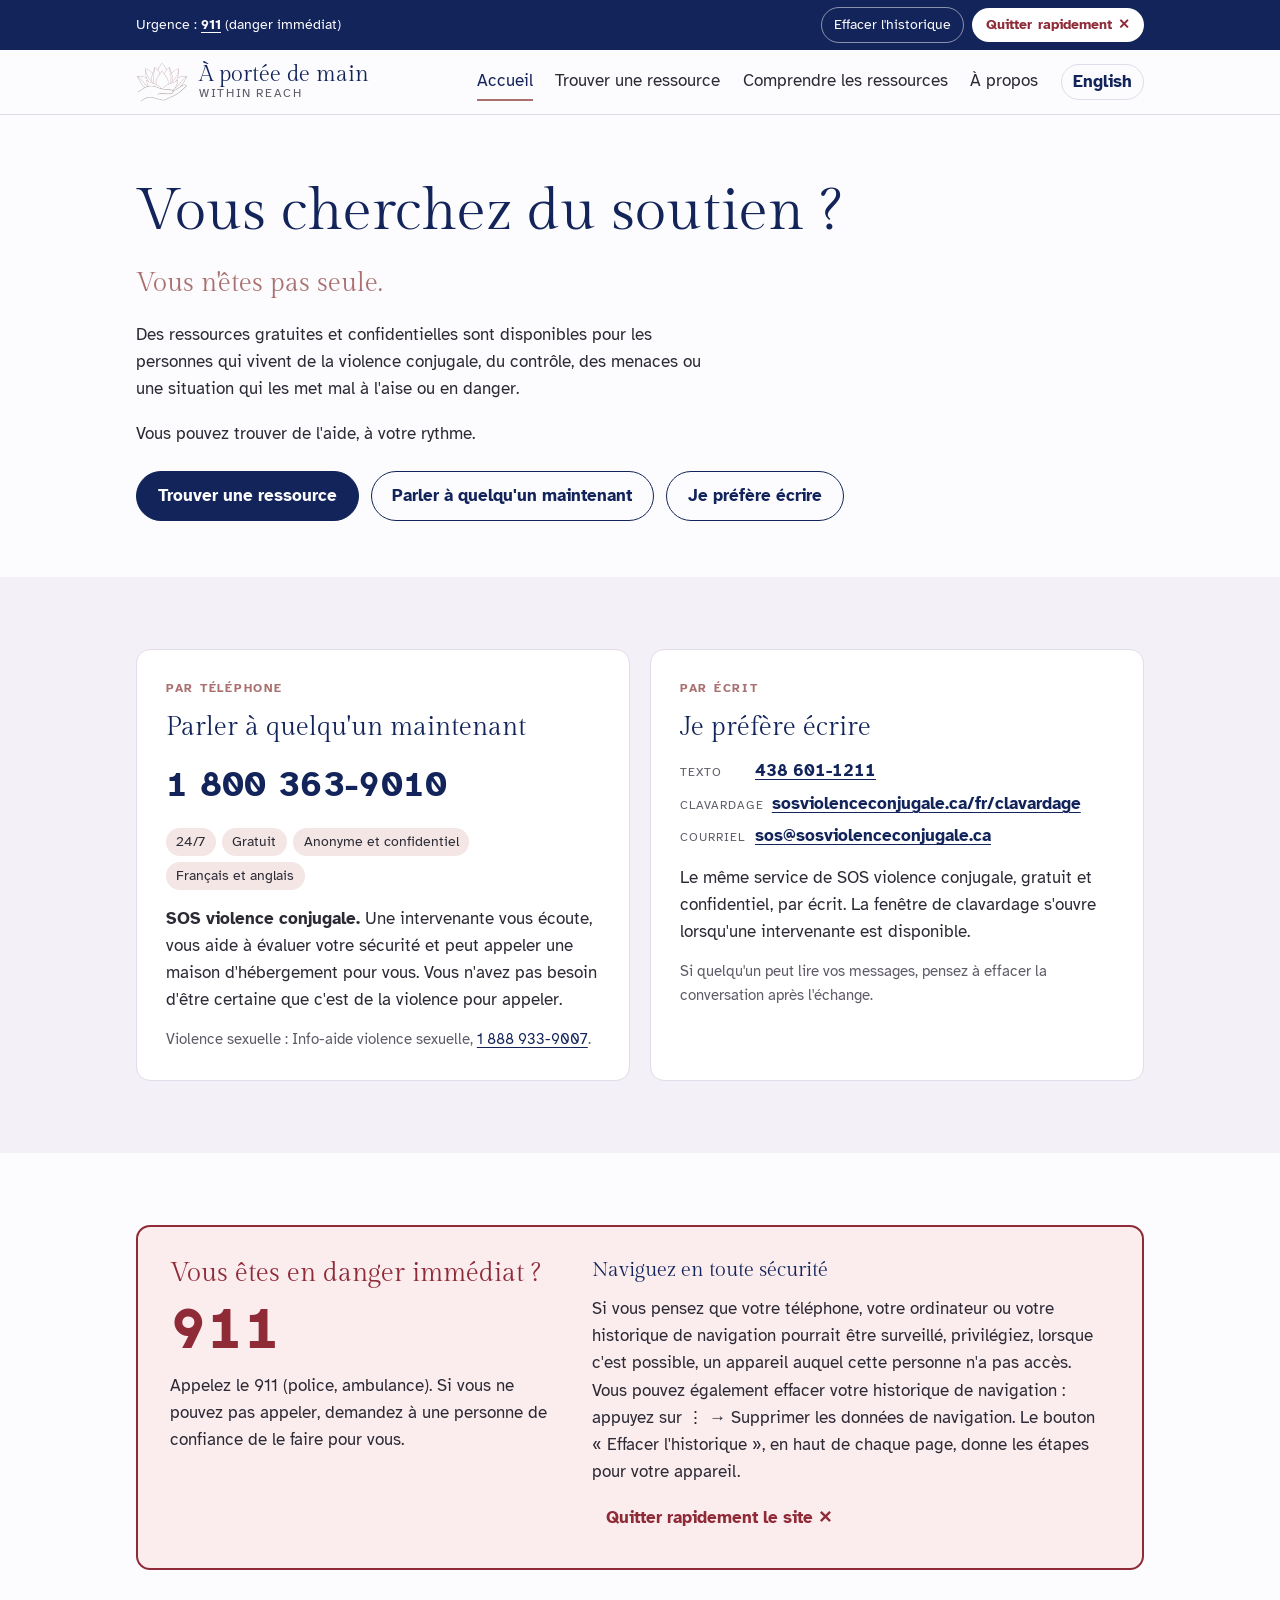
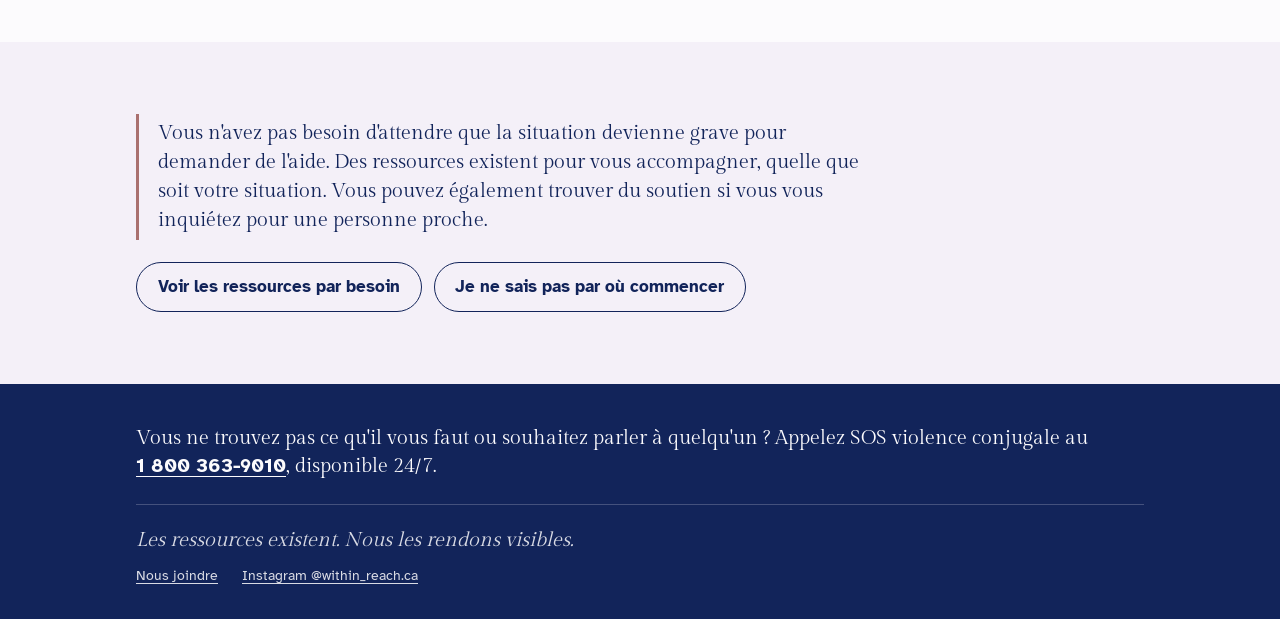
==== commit 936b5a09: "Accueil : raccourcir le paragraphe « Vous n'avez pas besoin d'attendre » Co-Authored-By: Claude Opus" ====
--- a/index.html
+++ b/index.html
@@ -99,7 +99,7 @@
 
 <section class="section section--tint" aria-label="Message important">
   <div class="wrap stack">
-    <p class="callout">Vous n'avez pas besoin d'attendre que la situation devienne grave pour demander de l'aide. Des ressources existent pour vous accompagner, quelle que soit votre situation : violence physique ou psychologique, contrôle, surveillance, menaces, isolement ou violence sexuelle. Vous pouvez également trouver du soutien si vous vous inquiétez pour une personne proche.</p>
+    <p class="callout">Vous n'avez pas besoin d'attendre que la situation devienne grave pour demander de l'aide. Des ressources existent pour vous accompagner, quelle que soit votre situation. Vous pouvez également trouver du soutien si vous vous inquiétez pour une personne proche.</p>
     <div class="actions"><a class="btn" href="ressources.html">Voir les ressources par besoin</a><a class="btn" href="comprendre.html">Je ne sais pas par où commencer</a></div>
   </div>
 </section>
